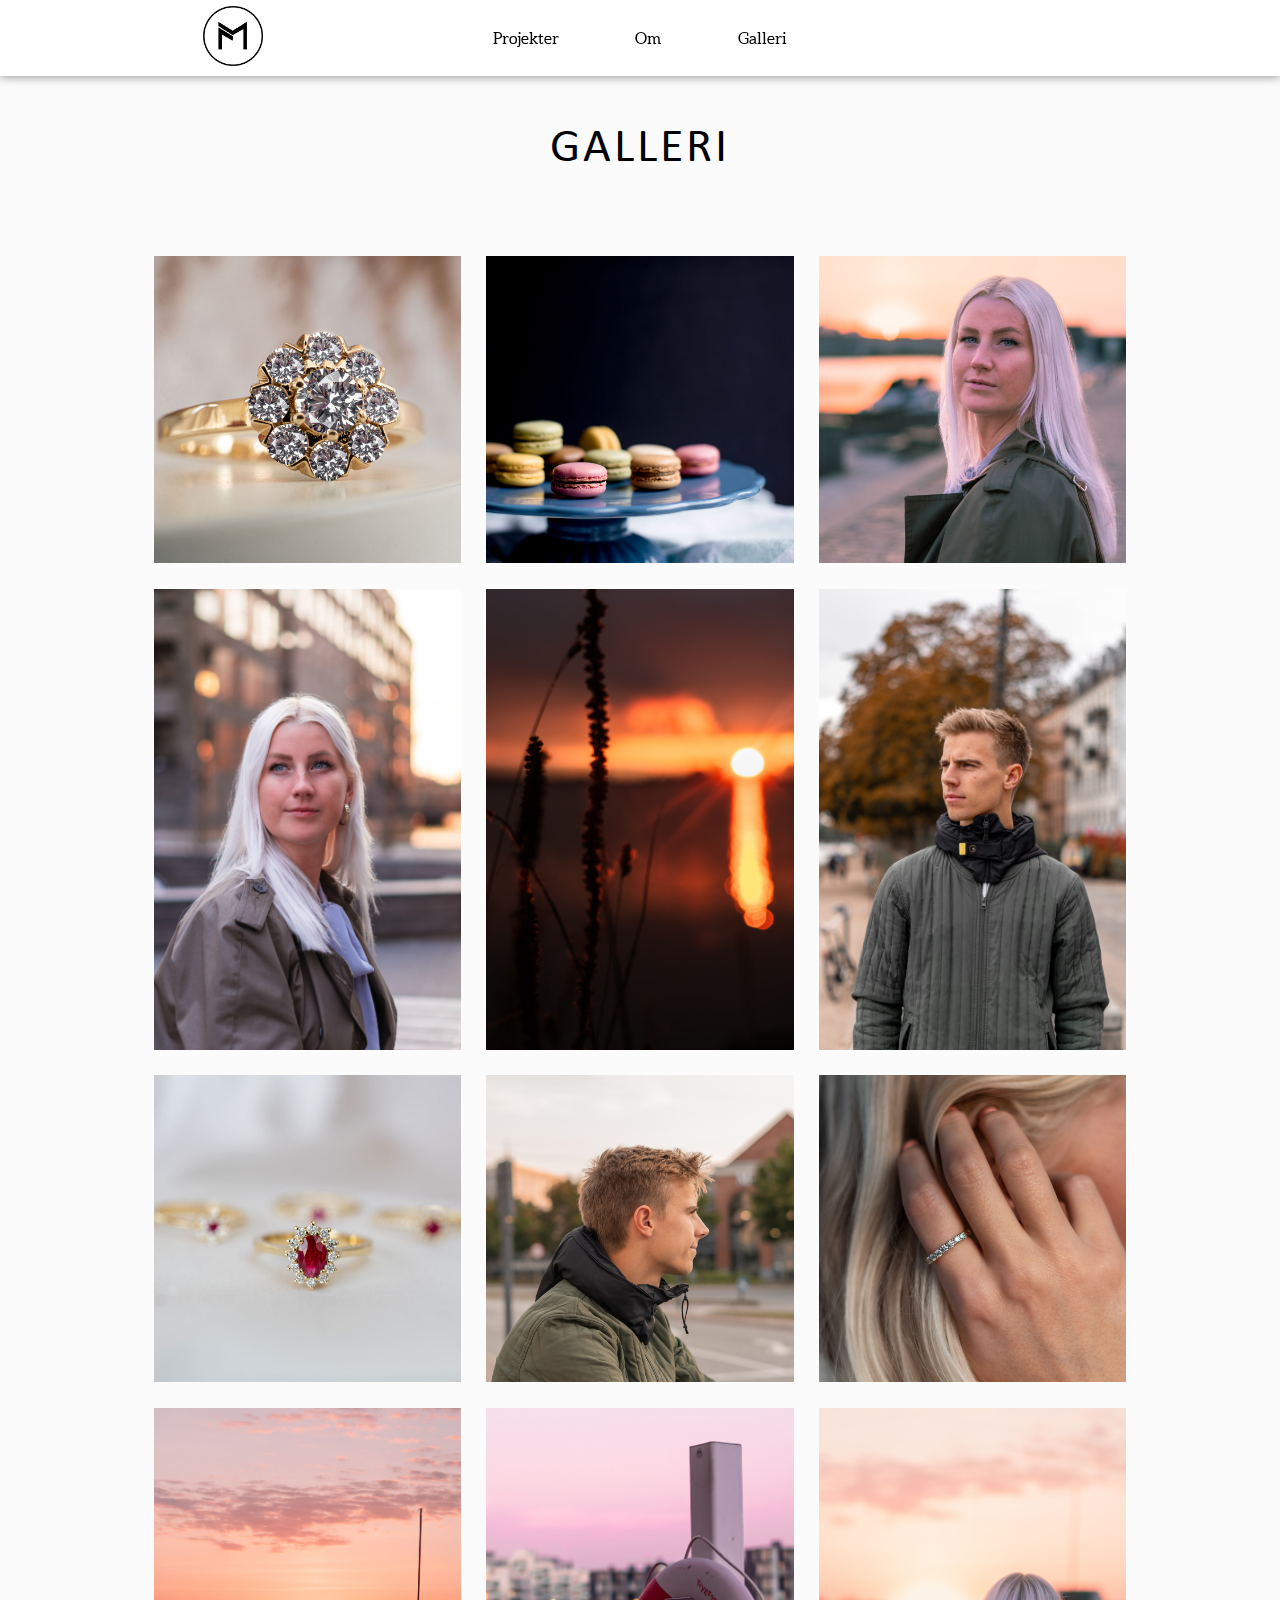
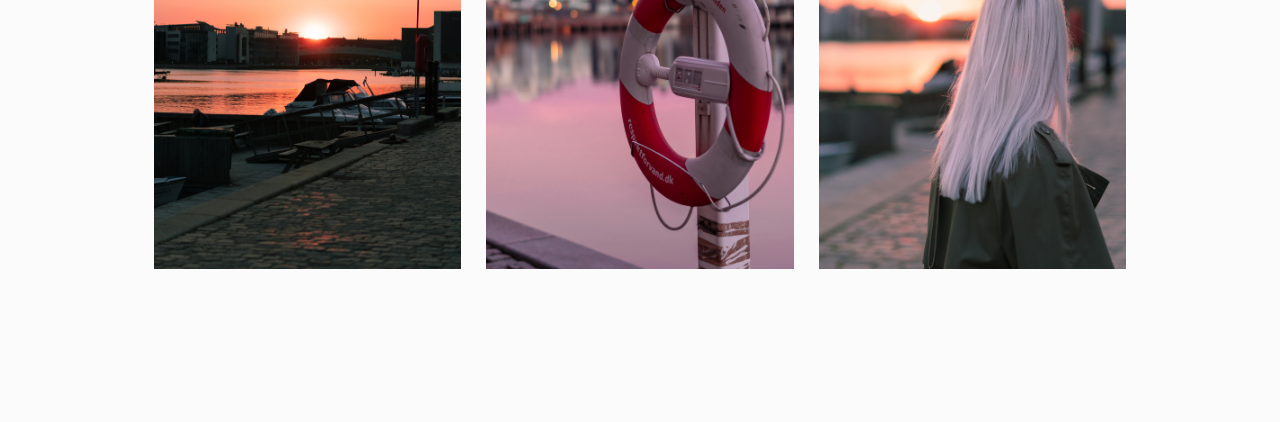
==== galleri.html @ a3e3a8f5 "Alt spiller" ====
<!DOCTYPE html>
<html lang="da">
  <head>
    <meta charset="UTF-8" />
    <meta http-equiv="X-UA-Compatible" content="IE=edge" />
    <meta name="viewport" content="width=device-width, initial-scale=1.0" />
    <link rel="stylesheet" href="style.css" />
    <title>Portfolio</title>
  </head>
  <body id="galleri">
    <header>
      <figure class="logo">
        <a href="index.html">
          <img src="logo.png" alt="Logo" />
        </a>
      </figure>
      <nav>
        <button id="menuknap">☰</button>
        <ul id="menu" class="hidden">
          <li><a href="projekt.html">Projekter</a></li>
          <li><a href="om.html">Om</a></li>
          <li><a href="galleri.html">Galleri</a></li>
        </ul>
      </nav>
    </header>

    <section id="first_section">
      <h1>Galleri</h1>
    </section>

    <section id="second_section">
      <div class="section_wrapper">
        <div class="line1">
          <img src="Ring.jpg" alt="Stor Ring" />
          <img src="ro_1.jpg" alt="Slik" />
          <img src="linea_1.jpg" alt="Ring på hånd" />
        </div>
        <div class="line2">
          <img src="linea_3.jpg" alt="Linea" />
          <img src="sol_1.jpg" alt="Sol" />
          <img src="martin_2.jpg" alt="Martin" />
        </div>
        <div class="line3">
          <img src="ring_2.jpg" alt="Ring" />
          <img src="martin_1.jpg" alt="Martin" />
          <img src="ring_3.jpg" alt="Ring" />
        </div>
        <div class="line4">
          <img src="sol_2.jpg" alt="Sol" />
          <img src="sol_3.jpg" alt="Sol" />
          <img src="linea_2.jpg" alt="Linea" />
        </div>
      </div>
    </section>
    <script src="script.js"></script>
  </body>
</html>
---- style.css ----
* {
  margin: 0;
  padding: 0;
  box-sizing: border-box;
}

@font-face {
  font-family: "Aleo";
  src: url(font/aleo-regular-webfont.woff);
}

@font-face {
  font-family: "Raleway";
  src: url(font/Raleway-Regular.woff);
}

@font-face {
  font-family: "Raleway-light";
  src: url(font/Raleway-Light.woff);
}

@font-face {
  font-family: "Calibri";
  src: url(font/Calibri.woff);
}

@font-face {
  font-family: "Cambria";
  src: url(font/Cambria.woff);
}

h1 {
  font-family: "Calibri";
  font-size: 2rem;
  font-weight: normal;
  letter-spacing: 3px;
  text-transform: uppercase;
}

h2 {
  font-family: "Raleway-light";
  font-size: 1.5rem;
  text-decoration: underline;
  color: rgb(43, 43, 43);
  letter-spacing: 1px;
}

p {
  font-family: Cambria;
  font-size: 1rem;
  font-weight: normal;
  color: rgb(43, 43, 43);
}

img {
  width: 100%;
  height: auto;
}

body {
  background-color: rgba(251, 251, 251, 0.95);
}

.logo {
  display: grid;
  grid-column: 2/3;
  place-content: center;
  margin-bottom: 2vw;
}

.logo img {
  width: 60px;
  height: 60px;
}

header {
  width: 100%;

  background-color: #fff;
  box-shadow: 0px 0px 10px grey;
  position: fixed;
  scroll-behavior: smooth;
  display: grid;
  grid-template-columns: 1fr 1fr 1fr;
  padding-top: 3vw;
}

nav {
  display: contents;
}

header li {
  list-style: none;
}

#menu {
  grid-column: 1/4;
  text-align: center;
  padding-top: 2vw;
  background-color: #000000d1;
  padding-bottom: 2vw;
  line-height: 25px;
}

#menu a {
  text-decoration: none;
  color: rgb(255, 255, 255);
  font-family: "Aleo";
}

.hidden {
  display: none;
}

#menuknap {
  text-decoration: none;
  border: none;
  background-color: white;
  width: 100%;
  height: 60px;
}

#first_section {
  padding-top: 120px;
}

#index section {
  padding-top: 70px;
}

#index .section_wrapper {
  display: grid;
}

#index .col_left {
  display: grid;
  grid-template-columns: 1fr 1fr;
  padding: 19vw;
  padding-bottom: 10vw;
  gap: 3vw;
}

#index .col_right {
  display: grid;
  text-align: center;
}

#index h1 {
  text-transform: uppercase;
  font-size: 1.6rem;
  letter-spacing: 3px;
  font-weight: 100;
}

#index h2 {
  margin: 7vw;
  font-size: 1.2rem;
  text-decoration: none;
  font-weight: 100;
  display: grid;
  color: rgb(150, 150, 150);
}

#om #second_section {
  margin-top: 4vw;
}

#om #first_section h1 {
  text-align: center;
}

#om .section_wrapper {
  display: grid;
}

#om .col_left {
  grid-row: 2/2;
  display: grid;
}

#om h2 {
  text-align: center;
  margin-bottom: 5vw;
  text-decoration: none;
}

#om h3 {
  font-family: "Cambria";
  text-align: center;
  font-weight: normal;
  font-style: italic;
  margin-bottom: 15vw;
  font-size: 0.8rem;
  display: grid;
  line-height: 0px;
  color: rgb(150, 150, 150);
}

#om p {
  margin: 0vw 13vw 13vw;
  display: grid;
}

#om .col_right {
  margin: 5vw 13vw;
}

br {
  margin: 2vw;
}

#galleri h1 {
  text-align: center;
  margin-bottom: 15vw;
}

#galleri .section_wrapper {
  display: grid;
  grid-template-columns: 1fr;
  margin: 0vw 12vw 12vw;
}

#galleri div {
  display: grid;
  grid-template-columns: 1fr 1fr 1fr;
  gap: 2vw;
}

#projekter .section_wrapper {
  display: grid;
  margin: 0vw 10vw;
  gap: 2vw;
}

#projekter h1 {
  text-align: center;
  margin-bottom: 10vw;
}

#projekter h2 {
  text-align: center;
  margin-bottom: 2vw;
}

#projekter .col_left {
  grid-row: 2/2;
  display: grid;
  margin-top: 6vw;
  margin-bottom: 12vw;
}

#projekter .col_right {
  margin-top: 6vw;
}

/*----------------------- Ipad ------------------------ */

@media (min-width: 600px) {
  #first_section {
    padding-top: 165px;
  }

  h1 {
    font-size: 3rem;
  }

  h2 {
    font-size: 2.5rem;
  }

  br {
    margin: 1vw;
  }

  #index h1 {
    font-size: 2.5rem;
  }

  #index h2 {
    font-size: 1.8rem;
  }

  #om h3 {
    font-size: 1.2rem;
  }
}

/*---------------------------Desktop------------------------*/

@media (min-width: 800px) {
  header {
    width: 100%;
    background-color: #fff;
    box-shadow: 0px 0px 10px grey;
    position: fixed;
    scroll-behavior: smooth;
    display: grid;
    grid-template-columns: 1fr 1fr 1fr;
    padding-top: 0vw;
    padding-bottom: 0vw;
  }

  #first_section {
    padding-top: 120px;
  }

  #menu a {
    text-decoration: none;
    color: rgb(0, 0, 0);
    font-family: "Aleo";
  }

  #menuknap {
    display: none;
  }

  br {
    margin: 1vw;
  }

  nav {
    display: grid;
    place-content: center;
  }

  .logo {
    display: grid;
    place-content: center;
    margin-bottom: 0vw;
    grid-column: 1;
    margin-left: 3vw;
  }

  #menu {
    grid-column: 2;
    text-align: center;
    background-color: white;
    display: flex;
    gap: 6vw;
  }

  #index section {
    padding-top: 40px;
  }

  #index .section_wrapper {
    grid-template-columns: 1fr 1fr;
    margin-top: 1vw;
  }

  #index .col_left {
    padding: 6vw;
    margin-left: 10vw;
    gap: 1vw;
  }

  #index .col_right {
    grid-column: 2;
    padding-top: 6vw;
    margin-right: 9vw;
  }

  #index h1 {
    display: grid;
    place-content: center;
  }

  #index h2 {
    margin: 0;
    font-size: 1.5rem;
  }

  #om .section_wrapper {
    grid-template-columns: 1fr 1fr;
    margin-top: 1vw;
  }

  #om .col_left {
    padding-top: 0vw;
    margin-left: 15vw;

    grid-row: 1;
  }

  #om .col_right {
    grid-column: 2;
    padding-top: 0vw;
    margin: 0vw;
    display: grid;
    place-items: center;
  }

  #om h2 {
    margin-bottom: 1vw;
    display: grid;
    place-content: center;
    font-size: 2rem;
  }

  #om h3 {
    margin-bottom: 3vw;
    font-size: 0.8rem;
  }

  #om h3 br {
    margin: 0.5vw;
  }

  #om p {
    margin: 0;
  }

  #om #second_section img {
    width: 250px;
  }

  #galleri h1 {
    margin-bottom: 6vw;
  }

  #projekter .section_wrapper {
    grid-template-columns: 1fr 1fr;
    margin-top: 1vw;
  }

  #projekter .col_left {
    padding-top: 0vw;
    margin-left: 0vw;
    margin-bottom: 0vw;
    grid-row: 1;
    margin-top: 0;
  }

  #projekter .col_right {
    grid-column: 2;
    padding-top: 0vw;
    margin: 0vw;
    display: grid;
    place-items: center;
  }

  #projekter h1 {
    margin-bottom: 5vw;
  }

  #projekter h2 {
    margin-bottom: 4vw;
    margin-top: 2vw;
  }

  #projekter section img {
    width: 257px;
  }

  #projekter #seventh_section {
    margin-bottom: 4vw;
  }
}
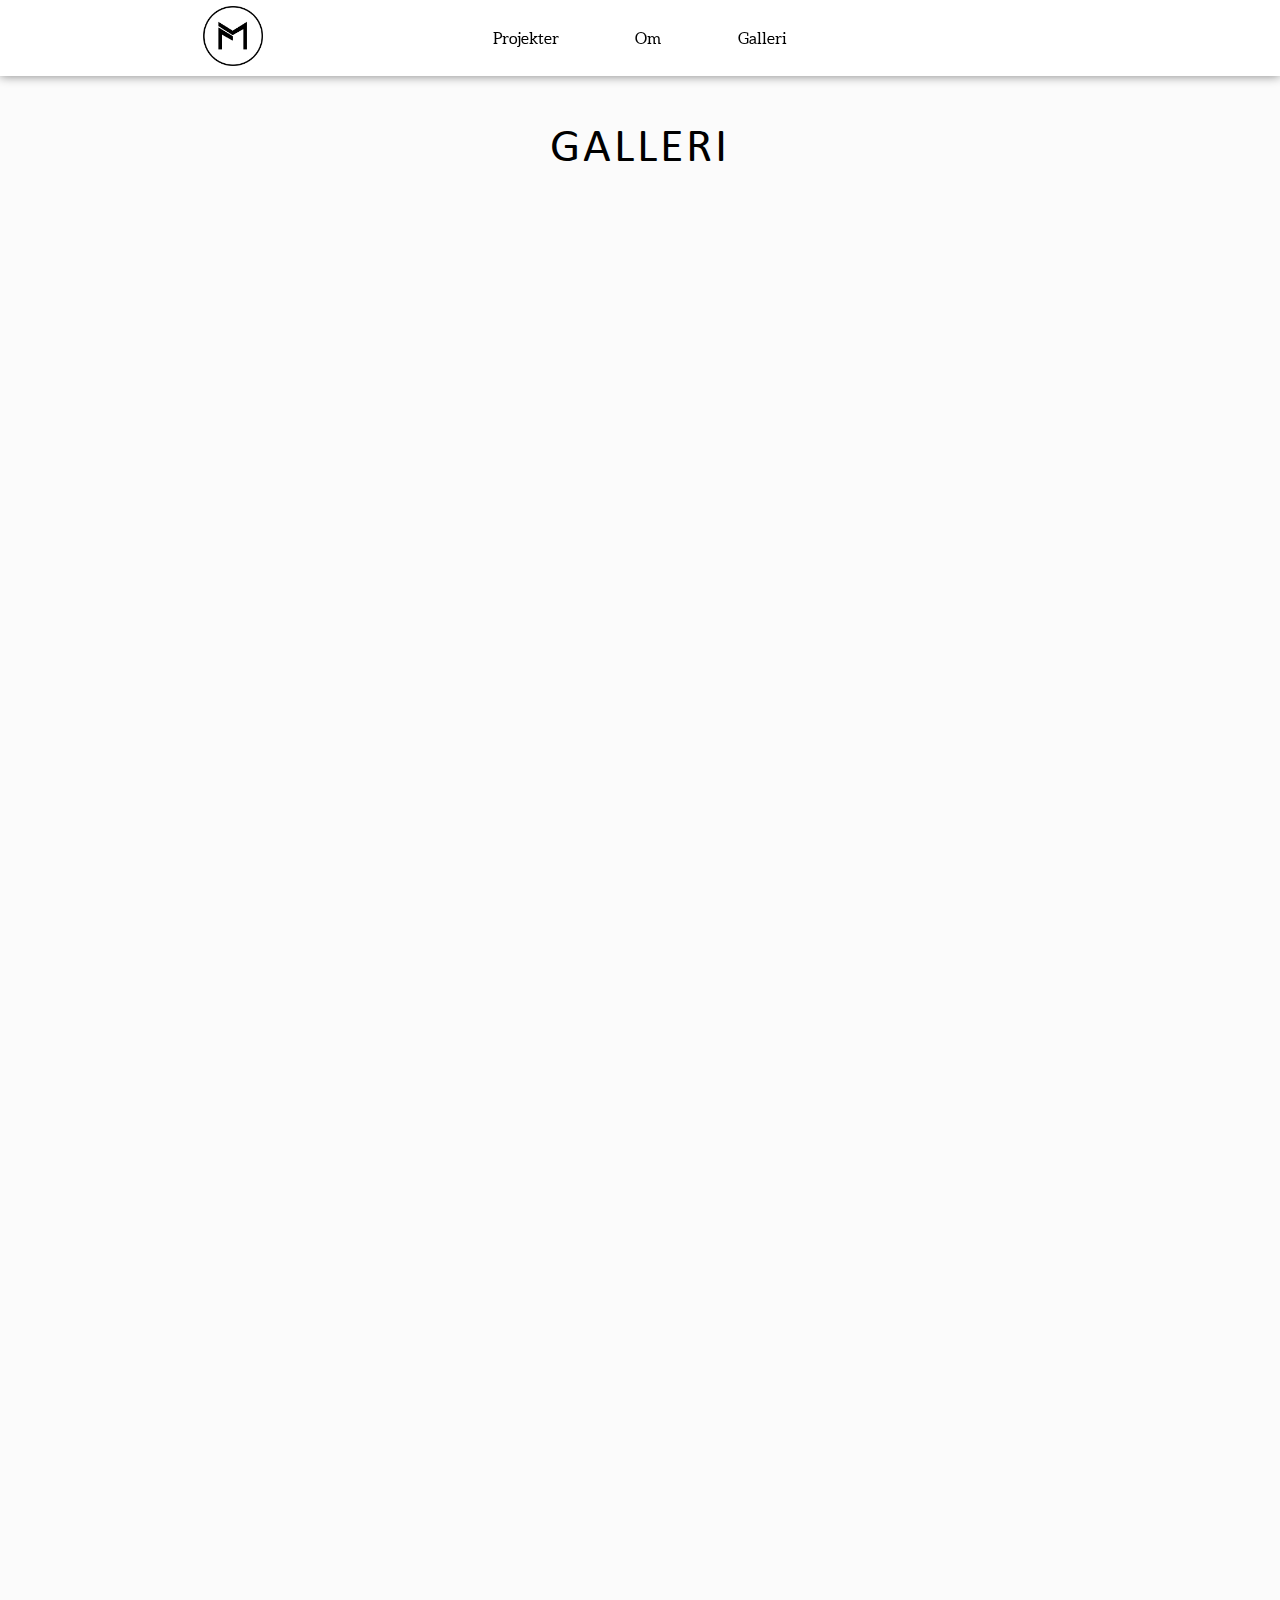
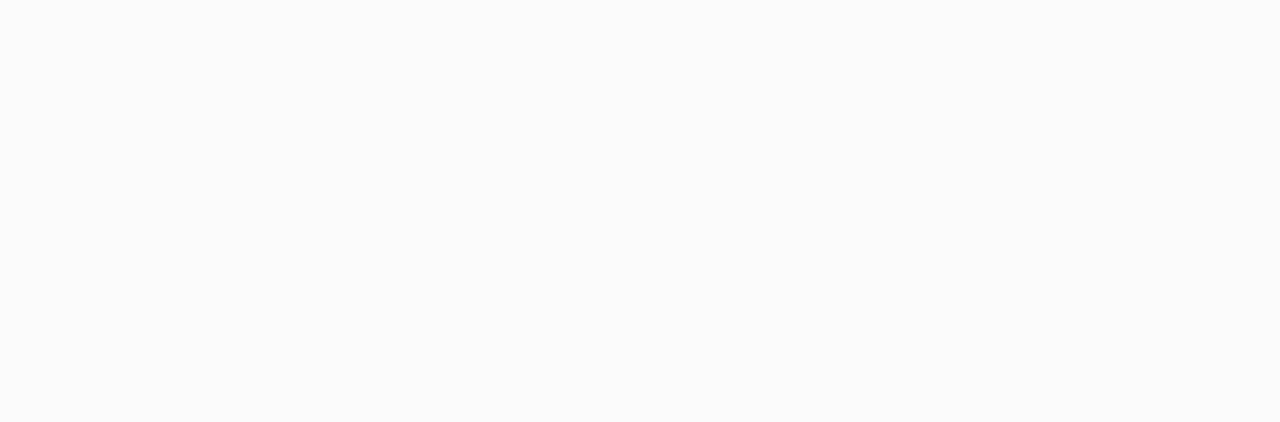
==== commit 7d89fb24: "Animation rettet" ====
--- a/galleri.html
+++ b/galleri.html
@@ -30,28 +30,29 @@
 
     <section id="second_section">
       <div class="section_wrapper">
-        <div class="line1">
+        <div id="line1" class="hidden_img">
           <img src="Ring.jpg" alt="Stor Ring" />
           <img src="ro_1.jpg" alt="Slik" />
           <img src="linea_1.jpg" alt="Ring på hånd" />
         </div>
-        <div class="line2">
+        <div id="line2" class="hidden_img">
           <img src="linea_3.jpg" alt="Linea" />
           <img src="sol_1.jpg" alt="Sol" />
           <img src="martin_2.jpg" alt="Martin" />
         </div>
-        <div class="line3">
+        <div id="line3" class="hidden_img">
           <img src="ring_2.jpg" alt="Ring" />
           <img src="martin_1.jpg" alt="Martin" />
           <img src="ring_3.jpg" alt="Ring" />
         </div>
-        <div class="line4">
+        <div id="line4" class="hidden_img">
           <img src="sol_2.jpg" alt="Sol" />
           <img src="sol_3.jpg" alt="Sol" />
           <img src="linea_2.jpg" alt="Linea" />
         </div>
       </div>
     </section>
+    <script src="galleri.js"></script>
     <script src="script.js"></script>
   </body>
 </html>
--- a/style.css
+++ b/style.css
@@ -165,6 +165,24 @@
   margin-top: 4vw;
 }
 
+#om #third_section {
+  display: grid;
+  place-content: center;
+  grid-template-rows: 0;
+}
+
+#om #third_section button {
+  background-color: #212121;
+  padding: 16px;
+  margin: 3vw 17vw;
+  box-shadow: 6px 6px 9px gray;
+  border: none;
+  color: white;
+  font-family: Aleo;
+  text-transform: uppercase;
+  cursor: pointer;
+}
+
 #om #first_section h1 {
   text-align: center;
 }
@@ -189,7 +207,7 @@
   text-align: center;
   font-weight: normal;
   font-style: italic;
-  margin-bottom: 15vw;
+  margin-bottom: 10vw;
   font-size: 0.8rem;
   display: grid;
   line-height: 0px;
@@ -197,7 +215,7 @@
 }
 
 #om p {
-  margin: 0vw 13vw 13vw;
+  margin: 0vw 13vw 6vw;
   display: grid;
 }
 
@@ -224,6 +242,7 @@
   display: grid;
   grid-template-columns: 1fr 1fr 1fr;
   gap: 2vw;
+  z-index: -1;
 }
 
 #projekter .section_wrapper {
@@ -310,6 +329,12 @@
     font-family: "Aleo";
   }
 
+  #om #third_section a {
+    text-decoration: none;
+    color: rgb(255, 255, 255);
+    font-family: "Aleo";
+  }
+
   #menuknap {
     display: none;
   }
@@ -375,9 +400,14 @@
     margin-top: 1vw;
   }
 
+  #om #third_section {
+    display: grid;
+    grid-template-rows: 0;
+  }
+
   #om .col_left {
     padding-top: 0vw;
-    margin-left: 15vw;
+    margin-left: 14vw;
 
     grid-row: 1;
   }
@@ -388,10 +418,11 @@
     margin: 0vw;
     display: grid;
     place-items: center;
+    margin-right: 7vw;
   }
 
   #om h2 {
-    margin-bottom: 1vw;
+    margin-bottom: 2vw;
     display: grid;
     place-content: center;
     font-size: 2rem;
@@ -410,8 +441,13 @@
     margin: 0;
   }
 
+  #om #third_section button {
+    margin-top: 4vw;
+    cursor: pointer;
+  }
+
   #om #second_section img {
-    width: 250px;
+    width: 280px;
   }
 
   #galleri h1 {
@@ -455,4 +491,33 @@
   #projekter #seventh_section {
     margin-bottom: 4vw;
   }
-}
+
+  .hidden_img {
+    opacity: 0%;
+  }
+
+  .show {
+    opacity: 100%;
+    transition: 1s ease-in-out;
+  }
+}
+
+/*-------------------------- Java ---------------------------*/
+
+.hop {
+  animation-name: hop_kf;
+  animation-duration: 0.3s;
+  animation-iteration-count: 2;
+  animation-timing-function: linear;
+  animation-direction: alternate;
+}
+
+@keyframes hop_kf {
+  0% {
+    transform: translateY(0);
+  }
+
+  100% {
+    transform: translateY(-1vw);
+  }
+}
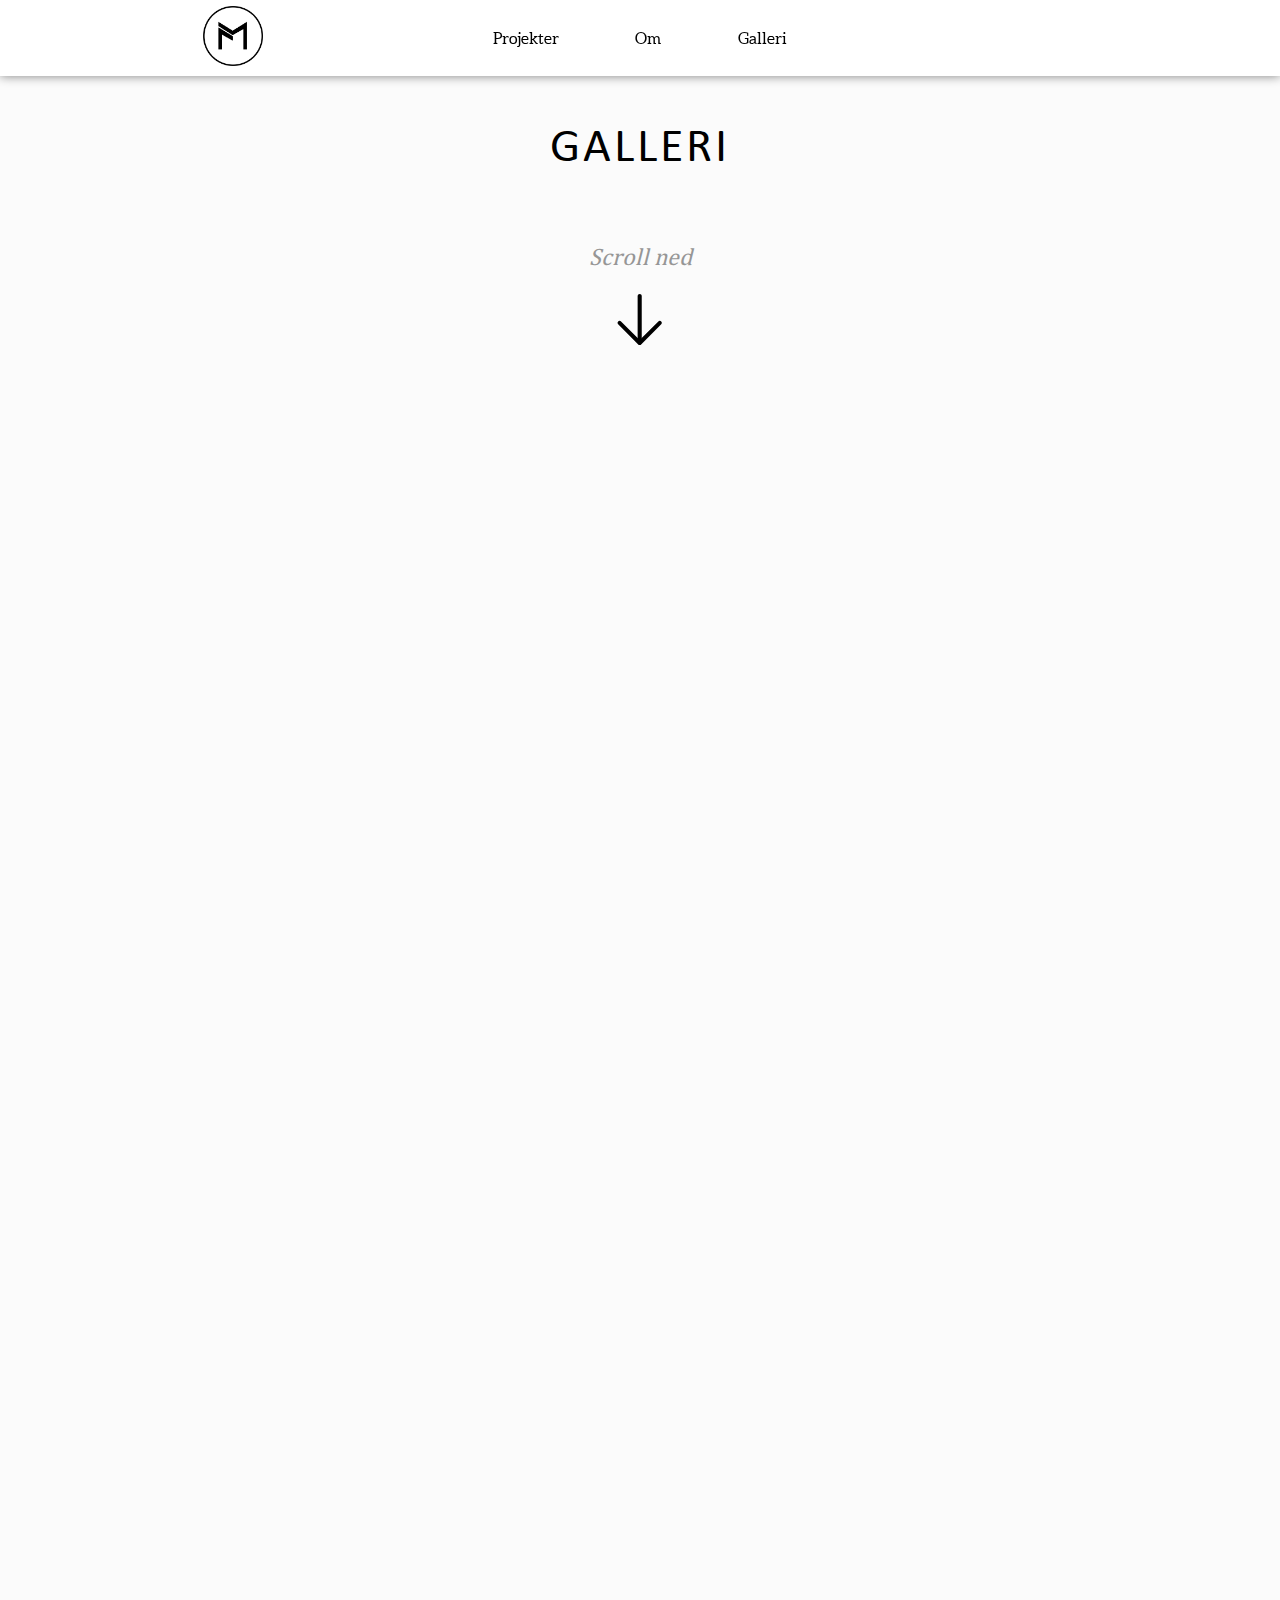
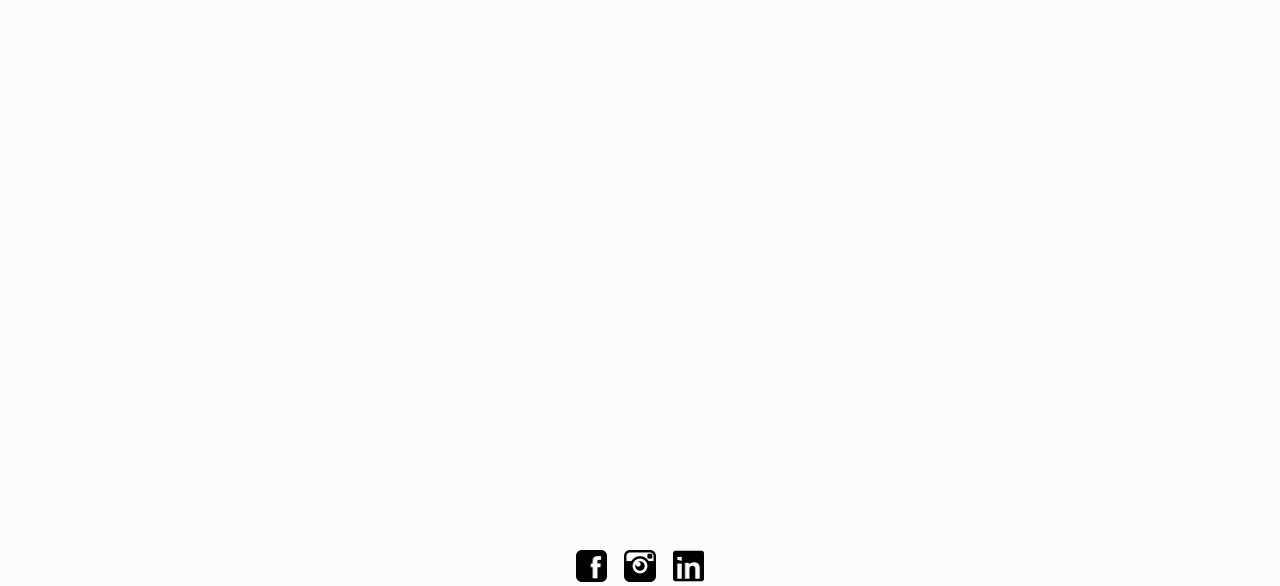
==== commit cc456525: "Alt lavet - mangler tekst" ====
--- a/galleri.html
+++ b/galleri.html
@@ -26,6 +26,8 @@
 
     <section id="first_section">
       <h1>Galleri</h1>
+      <h3>Scroll ned</h3>
+      <img class="pil" src="next.svg" alt="Pil" />
     </section>
 
     <section id="second_section">
@@ -52,6 +54,21 @@
         </div>
       </div>
     </section>
+
+    <footer>
+      <div>
+        <a href="https://www.facebook.com/daniel.funchjensen"
+          ><img src="ikoner/facebook-logo.png" alt=""
+        /></a>
+        <a href="https://www.instagram.com/daniel_funch/"
+          ><img src="ikoner/instagram-logo.png" alt=""
+        /></a>
+        <a href="https://www.linkedin.com/in/daniel-funch-jensen-16a7821bb/"
+          ><img src="ikoner/linkedin.png" alt=""
+        /></a>
+      </div>
+    </footer>
+
     <script src="galleri.js"></script>
     <script src="script.js"></script>
   </body>
--- a/style.css
+++ b/style.css
@@ -169,6 +169,7 @@
   display: grid;
   place-content: center;
   grid-template-rows: 0;
+  margin-bottom: 35vw;
 }
 
 #om #third_section button {
@@ -253,7 +254,7 @@
 
 #projekter h1 {
   text-align: center;
-  margin-bottom: 10vw;
+  margin-bottom: 5vw;
 }
 
 #projekter h2 {
@@ -270,6 +271,78 @@
 
 #projekter .col_right {
   margin-top: 6vw;
+}
+
+#projekter .col_up {
+  display: grid;
+  gap: 15px;
+  margin-bottom: 15px;
+  place-content: center;
+  grid-template-columns: 1fr 1fr 1fr;
+  text-align: center;
+}
+
+#projekter .col_down {
+  display: grid;
+  gap: 15px;
+  margin-bottom: 15px;
+  place-content: center;
+  grid-template-columns: 1fr 1fr 1fr;
+  text-align: center;
+}
+
+#projekter .overskrift_6 {
+  grid-row: 1;
+  grid-column: 3;
+}
+
+#projekter #second_section {
+  display: grid;
+  place-content: center;
+}
+
+#projekter #second_section .col_up div {
+  background-color: black;
+  padding: 15px 9px;
+}
+
+#projekter #second_section .col_down div {
+  background-color: black;
+  padding: 15px 9px;
+}
+
+#projekter #second_section a {
+  text-decoration: none;
+  color: white;
+}
+
+#projekter #second_section h3 {
+  font-size: 0.8rem;
+}
+
+footer {
+  display: flex;
+  justify-content: center;
+}
+
+footer div {
+  display: flex;
+  max-width: 30vw;
+  gap: 17px;
+}
+
+#galleri footer div {
+  display: flex;
+  max-width: 30vw;
+  gap: 17px;
+}
+
+#galleri h3 {
+  display: none;
+}
+
+.pil {
+  display: none;
 }
 
 /*----------------------- Ipad ------------------------ */
@@ -307,6 +380,11 @@
 /*---------------------------Desktop------------------------*/
 
 @media (min-width: 800px) {
+  html {
+    scroll-behavior: smooth;
+    scroll-padding-top: 80px;
+  }
+
   header {
     width: 100%;
     background-color: #fff;
@@ -319,6 +397,18 @@
     padding-bottom: 0vw;
   }
 
+  footer div {
+    display: flex;
+    max-width: 10vw;
+    gap: 17px;
+  }
+
+  #galleri footer div {
+    display: flex;
+    max-width: 10vw;
+    gap: 17px;
+  }
+
   #first_section {
     padding-top: 120px;
   }
@@ -403,6 +493,7 @@
   #om #third_section {
     display: grid;
     grid-template-rows: 0;
+    margin-bottom: 17vw;
   }
 
   #om .col_left {
@@ -488,8 +579,74 @@
     width: 257px;
   }
 
-  #projekter #seventh_section {
-    margin-bottom: 4vw;
+  #projekter #eighth_section {
+    margin-bottom: 10vw;
+  }
+
+  #projekter #second_section .col_up div {
+    background-color: black;
+    padding: 30px 45px;
+  }
+
+  #projekter #second_section .col_down div {
+    background-color: black;
+    padding: 30px 45px;
+  }
+
+  #projekter #second_section h3 {
+    font-size: 1.5rem;
+  }
+
+  #galleri #first_section {
+    display: grid;
+    place-items: center;
+  }
+
+  #galleri .ikoner {
+    display: flex;
+    max-width: 10vw;
+    gap: 17px;
+  }
+
+  #galleri h3 {
+    display: revert;
+    font-family: "Cambria";
+    text-align: center;
+    font-weight: normal;
+    font-style: italic;
+    margin-bottom: 3vw;
+    font-size: 1.5rem;
+
+    line-height: 0px;
+    color: rgb(150, 150, 150);
+  }
+
+  .pil {
+    display: revert;
+    max-width: 4vw;
+    transform: rotate(90deg);
+    margin-bottom: 3vw;
+    z-index: -1;
+  }
+
+  /*-------------------------- Java ---------------------------*/
+
+  .hop {
+    animation-name: hop_kf;
+    animation-duration: 0.3s;
+    animation-iteration-count: 2;
+    animation-timing-function: linear;
+    animation-direction: alternate;
+  }
+
+  @keyframes hop_kf {
+    0% {
+      transform: translateY(0);
+    }
+
+    100% {
+      transform: translateY(-1vw);
+    }
   }
 
   .hidden_img {
@@ -501,23 +658,3 @@
     transition: 1s ease-in-out;
   }
 }
-
-/*-------------------------- Java ---------------------------*/
-
-.hop {
-  animation-name: hop_kf;
-  animation-duration: 0.3s;
-  animation-iteration-count: 2;
-  animation-timing-function: linear;
-  animation-direction: alternate;
-}
-
-@keyframes hop_kf {
-  0% {
-    transform: translateY(0);
-  }
-
-  100% {
-    transform: translateY(-1vw);
-  }
-}
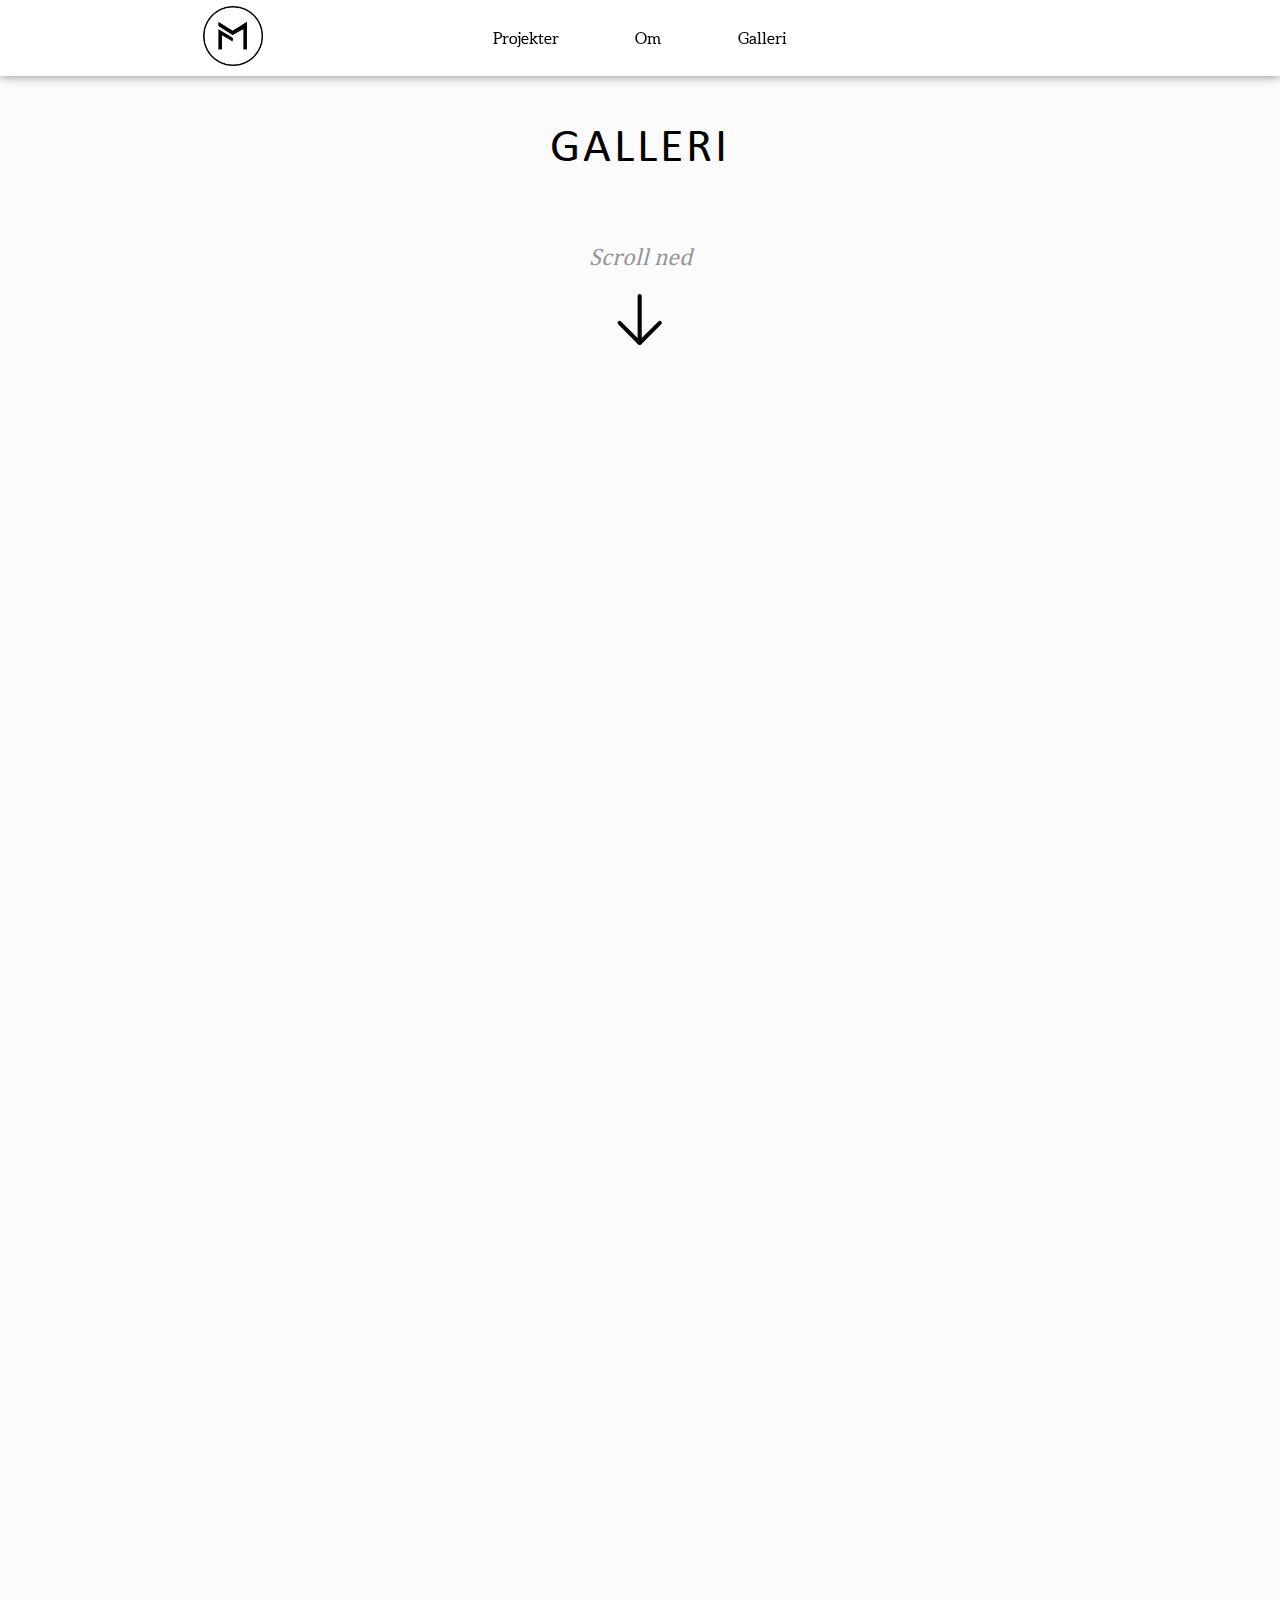
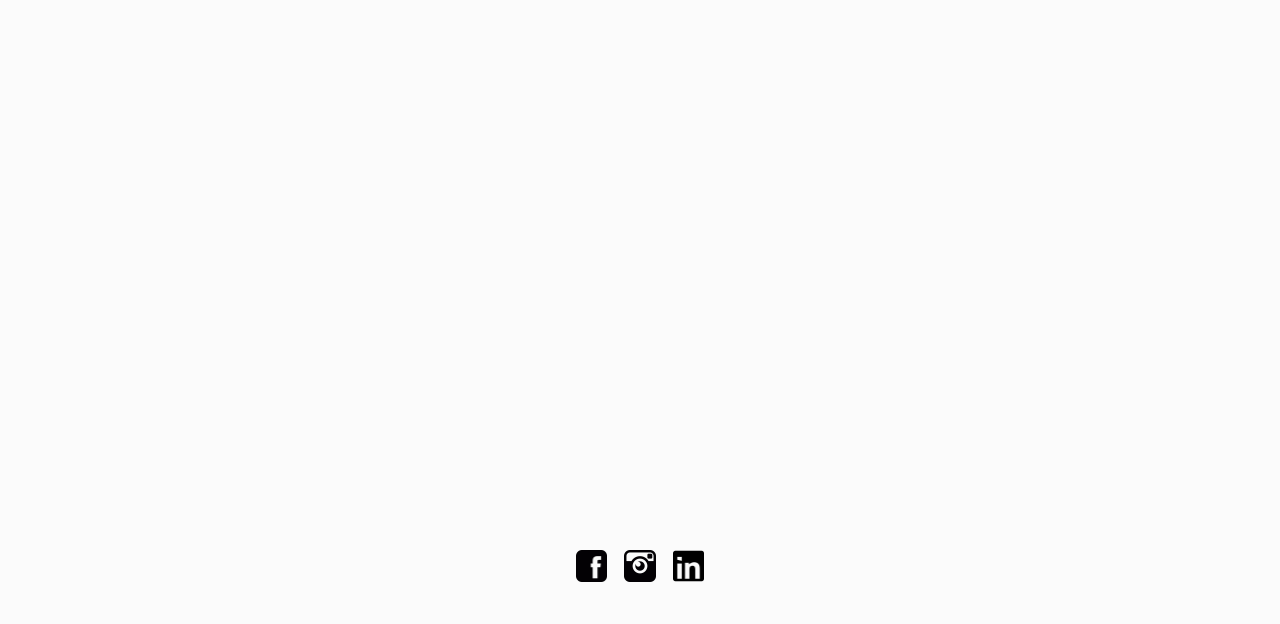
==== commit a0ce4ea3: "Done_1" ====
--- a/galleri.html
+++ b/galleri.html
@@ -6,12 +6,41 @@
     <meta name="viewport" content="width=device-width, initial-scale=1.0" />
     <link rel="stylesheet" href="style.css" />
     <title>Portfolio</title>
+
+    <link
+      rel="apple-touch-icon"
+      sizes="180x180"
+      href="favicon/apple-touch-icon.png"
+    />
+    <link
+      rel="icon"
+      type="image/png"
+      sizes="32x32"
+      href="favicon/favicon-32x32.png"
+    />
+    <link
+      rel="icon"
+      type="image/png"
+      sizes="16x16"
+      href="favicon/favicon-16x16.png"
+    />
+    <link rel="manifest" href="favicon/site.webmanifest" />
+    <link
+      rel="mask-icon"
+      href="favicon/safari-pinned-tab.svg"
+      color="#5bbad5"
+    />
+    <link rel="shortcut icon" href="favicon/favicon.ico" />
+    <meta name="msapplication-TileColor" content="#da532c" />
+    <meta name="msapplication-config" content="favicon/browserconfig.xml" />
+    <meta name="theme-color" content="#ffffff" />
   </head>
+
   <body id="galleri">
     <header>
       <figure class="logo">
         <a href="index.html">
-          <img src="logo.png" alt="Logo" />
+          <img src="ikoner/logo.svg" alt="Logo" />
         </a>
       </figure>
       <nav>
@@ -33,30 +62,30 @@
     <section id="second_section">
       <div class="section_wrapper">
         <div id="line1" class="hidden_img">
-          <img src="Ring.jpg" alt="Stor Ring" />
-          <img src="ro_1.jpg" alt="Slik" />
-          <img src="linea_1.jpg" alt="Ring på hånd" />
+          <img src="photo/Ring.webp" alt="Stor Ring" />
+          <img src="photo/ro_1.webp" alt="Slik" />
+          <img src="photo/linea_1.webp" alt="Ring på hånd" />
         </div>
         <div id="line2" class="hidden_img">
-          <img src="linea_3.jpg" alt="Linea" />
-          <img src="sol_1.jpg" alt="Sol" />
-          <img src="martin_2.jpg" alt="Martin" />
+          <img src="photo/linea_3.webp" alt="Linea" />
+          <img src="photo/sol_1.webp" alt="Sol" />
+          <img src="photo/martin_2.webp" alt="Martin" />
         </div>
         <div id="line3" class="hidden_img">
-          <img src="ring_2.jpg" alt="Ring" />
-          <img src="martin_1.jpg" alt="Martin" />
-          <img src="ring_3.jpg" alt="Ring" />
+          <img src="photo/ring_2.webp" alt="Ring" />
+          <img src="photo/martin_1.webp" alt="Martin" />
+          <img src="photo/ring_3.webp" alt="Ring" />
         </div>
         <div id="line4" class="hidden_img">
-          <img src="sol_2.jpg" alt="Sol" />
-          <img src="sol_3.jpg" alt="Sol" />
-          <img src="linea_2.jpg" alt="Linea" />
+          <img src="photo/sol_2.webp" alt="Sol" />
+          <img src="photo/sol_3.webp" alt="Sol" />
+          <img src="photo/linea_2.webp" alt="Linea" />
         </div>
       </div>
     </section>
 
     <footer>
-      <div>
+      <div class="ikoner">
         <a href="https://www.facebook.com/daniel.funchjensen"
           ><img src="ikoner/facebook-logo.png" alt=""
         /></a>
--- a/style.css
+++ b/style.css
@@ -27,6 +27,14 @@
 @font-face {
   font-family: "Cambria";
   src: url(font/Cambria.woff);
+}
+
+#om p br {
+  margin: 10px;
+}
+
+#om h3 br {
+  margin: 2vw;
 }
 
 h1 {
@@ -224,10 +232,6 @@
   margin: 5vw 13vw;
 }
 
-br {
-  margin: 2vw;
-}
-
 #galleri h1 {
   text-align: center;
   margin-bottom: 15vw;
@@ -323,6 +327,7 @@
 footer {
   display: flex;
   justify-content: center;
+  margin-bottom: 3vw;
 }
 
 footer div {
@@ -335,6 +340,7 @@
   display: flex;
   max-width: 30vw;
   gap: 17px;
+  z-index: 0;
 }
 
 #galleri h3 {
@@ -358,10 +364,6 @@
 
   h2 {
     font-size: 2.5rem;
-  }
-
-  br {
-    margin: 1vw;
   }
 
   #index h1 {
@@ -429,10 +431,6 @@
     display: none;
   }
 
-  br {
-    margin: 1vw;
-  }
-
   nav {
     display: grid;
     place-content: center;
@@ -529,7 +527,7 @@
   }
 
   #om p {
-    margin: 0;
+    margin: 0vw;
   }
 
   #om #third_section button {
